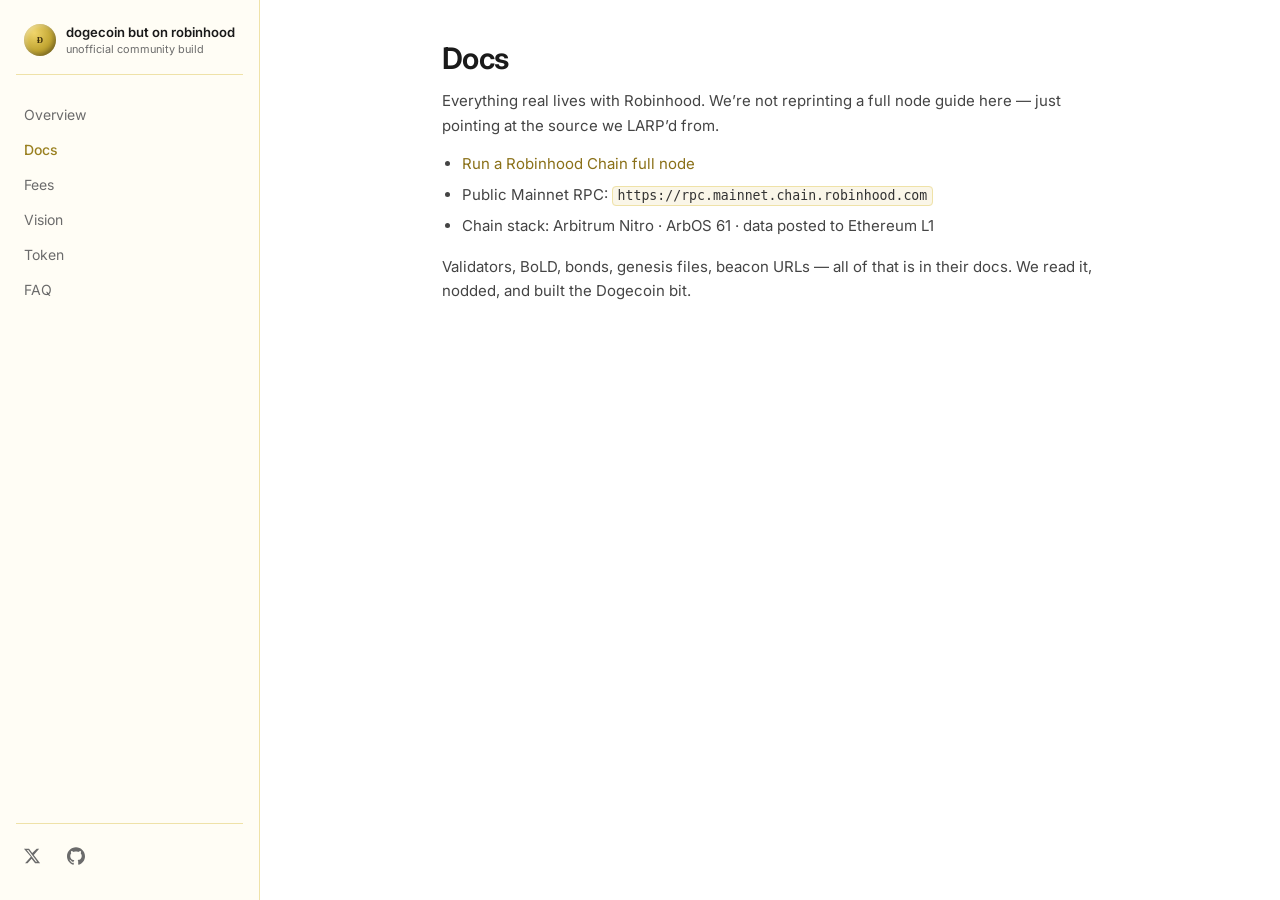
==== docs.html @ 8b4d665e "feat: add docs page" ====
<!DOCTYPE html>
<html lang="en">
<head>
  <meta charset="UTF-8" />
  <meta name="viewport" content="width=device-width, initial-scale=1.0" />
  <title>Docs — dogecoin but on robinhood</title>
  <meta name="description" content="dogecoin but on robinhood. Unofficial community build." />
  <link rel="preconnect" href="https://fonts.googleapis.com" />
  <link rel="preconnect" href="https://fonts.gstatic.com" crossorigin />
  <link href="https://fonts.googleapis.com/css2?family=Inter:wght@400;500;600;700&display=swap" rel="stylesheet" />
  <link rel="icon" href="favicon.ico" sizes="any" />
  <link rel="icon" type="image/png" href="favicon-32.png" sizes="32x32" />
  <link rel="apple-touch-icon" href="apple-touch-icon.png" />
  <link rel="stylesheet" href="styles.css" />
</head>
<body>
  <div class="mobile-bar">
    <a class="mobile-brand" href="index.html">
      <img src="dogecoin.png" alt="Dogecoin" width="28" height="28"
           onerror="this.style.display='none'; this.nextElementSibling.style.display='inline-block';" />
      <span class="logo-mark" style="display:none;width:28px;height:28px;" aria-hidden="true"></span>
      dogecoin but on robinhood
    </a>
    <button class="menu-btn" type="button" id="menuToggle" aria-label="Open menu">Menu</button>
  </div>
  <div class="sidebar-backdrop" id="sidebarBackdrop"></div>

  <div class="layout">
    <aside class="sidebar" id="sidebar" aria-label="Site navigation">
      <a class="sidebar-logo" href="index.html">
        <img src="dogecoin.png" alt="Dogecoin logo" width="36" height="36"
             onerror="this.style.display='none'; this.nextElementSibling.style.display='inline-block';" />
        <span class="logo-mark" style="display:none;" aria-hidden="true"></span>
        <span class="brand-text">
          <span class="brand-name">dogecoin but on robinhood</span>
          <span class="brand-sub">unofficial community build</span>
        </span>
      </a>

      <div class="nav-group">
        <a class="nav-item" href="index.html">Overview</a>
        <a class="nav-item active" href="docs.html">Docs</a>
        <a class="nav-item" href="fees.html">Fees</a>
        <a class="nav-item" href="vision.html">Vision</a>
        <a class="nav-item" href="token.html">Token</a>
        <a class="nav-item" href="faq.html">FAQ</a>
      </div>

      <div class="sidebar-social">
        <a class="social-link" href="https://x.com/DogeCoinHood_" target="_blank" rel="noopener noreferrer" title="X / Twitter" aria-label="X">
          <svg viewBox="0 0 24 24" aria-hidden="true"><path d="M18.244 2.25h3.308l-7.227 8.26 8.502 11.24H16.17l-4.714-6.231-5.401 6.231H2.744l7.727-8.835L1.254 2.25H8.08l4.253 5.622L18.244 2.25zm-1.161 17.52h1.833L7.084 4.126H5.117L17.083 19.77z"/></svg>
        </a>
        <a class="social-link" href="https://github.com/0xiglo/dogecoin-on-robinhood" target="_blank" rel="noopener noreferrer" title="GitHub" aria-label="GitHub">
          <svg viewBox="0 0 24 24" aria-hidden="true"><path d="M12 .297c-6.63 0-12 5.373-12 12 0 5.303 3.438 9.8 8.205 11.385.6.113.82-.258.82-.577 0-.285-.01-1.04-.015-2.04-3.338.724-4.042-1.61-4.042-1.61-.546-1.385-1.335-1.69-1.335-1.69-1.09-.744.083-.729.083-.729 1.205.084 1.84 1.236 1.84 1.236 1.07 1.835 2.809 1.305 3.495.998.108-.776.417-1.305.76-1.605-2.665-.3-5.466-1.332-5.466-5.93 0-1.31.465-2.38 1.235-3.22-.135-.303-.54-1.523.105-3.176 0 0 1.005-.322 3.3 1.23.96-.267 1.98-.399 3-.405 1.02.006 2.04.138 3 .405 2.28-1.552 3.285-1.23 3.285-1.23.645 1.653.24 2.873.12 3.176.765.84 1.23 1.91 1.23 3.22 0 4.61-2.805 5.625-5.475 5.92.42.36.81 1.096.81 2.22 0 1.606-.015 2.896-.015 3.286 0 .315.21.69.825.57C20.565 22.092 24 17.592 24 12.297c0-6.627-5.373-12-12-12"/></svg>
        </a>
      </div>
    </aside>

    <main class="main">
      <article class="content">

        <h1 class="page-title">Docs</h1>
        <p>
          Everything real lives with Robinhood. We’re not reprinting a full node guide here —
          just pointing at the source we LARP’d from.
        </p>
        <ul>
          <li>
            <a href="https://docs.robinhood.com/chain/run-a-full-node" target="_blank" rel="noopener noreferrer">
              Run a Robinhood Chain full node
            </a>
          </li>
          <li>Public Mainnet RPC: <code>https://rpc.mainnet.chain.robinhood.com</code></li>
          <li>Chain stack: Arbitrum Nitro · ArbOS 61 · data posted to Ethereum L1</li>
        </ul>
        <p>
          Validators, BoLD, bonds, genesis files, beacon URLs — all of that is in their docs.
          We read it, nodded, and built the Dogecoin bit.
        </p>
</article>
    </main>
  </div>

  <div id="confetti" aria-hidden="true"></div>
  <script src="app.js"></script>
</body>
</html>
---- styles.css ----
:root {
      --bg: #ffffff;
      --bg-sidebar: #fffdf5;
      --bg-elevated: #fff9e6;
      --border: #efe2a8;
      --text: #1a1a1a;
      --text-muted: #6b6b6b;
      --accent: #c2a633;
      --accent-dark: #9a8020;
      --accent-soft: #fff3c4;
      --link: #8a7018;
      --code-bg: #faf6e8;
      --sidebar-w: 260px;
      --top-h: 56px;
    }

    * { box-sizing: border-box; margin: 0; padding: 0; }

    html { scroll-behavior: smooth; scroll-padding-top: 72px; }

    body {
      font-family: Inter, system-ui, -apple-system, Segoe UI, Roboto, sans-serif;
      background: var(--bg);
      color: var(--text);
      line-height: 1.65;
      font-size: 15px;
    }

    a { color: var(--link); text-decoration: none; }
    a:hover { text-decoration: underline; }

    code, .inline-code {
      font-family: ui-monospace, SFMono-Regular, Menlo, Consolas, monospace;
      font-size: 0.88em;
      background: var(--code-bg);
      border: 1px solid var(--border);
      border-radius: 4px;
      padding: 0.1em 0.35em;
      color: #333;
    }

    .layout {
      display: grid;
      grid-template-columns: var(--sidebar-w) 1fr;
      min-height: 100vh;
    }

    .sidebar {
      position: sticky;
      top: 0;
      height: 100vh;
      overflow-y: auto;
      background: var(--bg-sidebar);
      border-right: 1px solid var(--border);
      padding: 20px 16px 28px;
      display: flex;
      flex-direction: column;
      gap: 4px;
    }

    .sidebar-logo {
      display: flex;
      align-items: center;
      gap: 10px;
      padding: 4px 8px 18px;
      border-bottom: 1px solid var(--border);
      margin-bottom: 10px;
      text-decoration: none;
      color: var(--text);
    }
    .sidebar-logo:hover { text-decoration: none; }
    .sidebar-logo img,
    .sidebar-logo .logo-mark {
      width: 32px;
      height: 32px;
      flex-shrink: 0;
    }
    .sidebar-logo .brand-text {
      display: flex;
      flex-direction: column;
      line-height: 1.2;
    }
    .sidebar-logo .brand-name {
      font-weight: 600;
      font-size: 0.82rem;
      line-height: 1.25;
    }
    .sidebar-logo .brand-sub {
      font-size: 0.68rem;
      color: var(--text-muted);
      font-weight: 400;
      margin-top: 2px;
    }

    .nav-group { margin-top: 8px; }
    .nav-group-title {
      font-size: 0.7rem;
      font-weight: 500;
      letter-spacing: 0.03em;
      text-transform: uppercase;
      color: var(--text-muted);
      padding: 10px 8px 4px;
    }

    .nav-item {
      display: block;
      width: 100%;
      text-align: left;
      padding: 6px 8px;
      border-radius: 4px;
      border: none;
      background: transparent;
      color: var(--text-muted);
      font: inherit;
      font-size: 0.875rem;
      font-weight: 400;
      cursor: pointer;
      text-decoration: none;
    }
    .nav-item:hover {
      color: var(--text);
      background: transparent;
      text-decoration: none;
    }
    .nav-item.active {
      color: var(--accent-dark);
      font-weight: 500;
      background: transparent;
    }

    .sidebar-cta {
      margin-top: auto;
      padding-top: 16px;
      border-top: 1px solid var(--border);
      display: flex;
      flex-direction: column;
      gap: 6px;
    }

    /* Minimal text-style buttons */
    .btn {
      display: inline-flex;
      align-items: center;
      justify-content: flex-start;
      gap: 6px;
      padding: 6px 8px;
      border-radius: 0;
      font-weight: 400;
      font-size: 0.875rem;
      border: none;
      border-bottom: 1px solid transparent;
      cursor: pointer;
      text-decoration: none;
      font-family: inherit;
      color: var(--text);
      background: transparent;
      width: 100%;
    }
    .btn:hover {
      text-decoration: none;
      color: var(--accent-dark);
      border-bottom-color: var(--accent);
    }
    .btn-primary {
      background: transparent;
      border: none;
      border-bottom: 1px solid var(--accent);
      color: var(--accent-dark);
      font-weight: 500;
      padding: 6px 0;
    }
    .btn-primary:hover {
      color: var(--text);
      border-bottom-color: var(--text);
      filter: none;
    }
    .btn-green {
      background: transparent;
      border: none;
      border-bottom: 1px solid transparent;
      color: var(--text-muted);
    }
    .btn-green:hover {
      color: var(--accent-dark);
      border-bottom-color: var(--accent);
    }

    .cta-row .btn {
      width: auto;
      padding: 4px 0;
      margin-right: 20px;
    }

    .mobile-bar {
      display: none;
      position: sticky;
      top: 0;
      z-index: 40;
      height: var(--top-h);
      background: var(--bg);
      border-bottom: 1px solid var(--border);
      align-items: center;
      justify-content: space-between;
      padding: 0 14px;
    }
    .mobile-bar .menu-btn {
      background: transparent;
      border: none;
      border-bottom: 1px solid var(--border);
      color: var(--text);
      border-radius: 0;
      padding: 4px 0;
      font: inherit;
      font-weight: 400;
      font-size: 0.875rem;
      cursor: pointer;
    }
    .mobile-brand {
      display: flex;
      align-items: center;
      gap: 8px;
      font-weight: 600;
      font-size: 0.8rem;
      color: var(--text);
      text-decoration: none;
      max-width: calc(100% - 80px);
      overflow: hidden;
      text-overflow: ellipsis;
      white-space: nowrap;
    }
    .mobile-brand img, .mobile-brand .logo-mark { width: 28px; height: 28px; }

    .sidebar-backdrop {
      display: none;
      position: fixed;
      inset: 0;
      background: rgba(0,0,0,0.25);
      z-index: 45;
    }

    .main {
      min-width: 0;
      display: flex;
      justify-content: center;
      background: var(--bg);
    }

    .content {
      width: min(720px, 100%);
      padding: 40px 32px 80px;
    }

    .content h1 {
      font-size: 1.85rem;
      font-weight: 650;
      letter-spacing: -0.02em;
      line-height: 1.25;
      margin-bottom: 12px;
      color: var(--text);
    }
    .content h2 {
      font-size: 1.25rem;
      font-weight: 600;
      margin: 48px 0 14px;
      padding-top: 8px;
      border-top: 1px solid var(--border);
      scroll-margin-top: 24px;
      color: var(--text);
    }
    .content h2:first-of-type { border-top: none; margin-top: 36px; }
    .content h3 {
      font-size: 1rem;
      font-weight: 600;
      margin: 28px 0 10px;
      color: var(--text);
    }
    .content p { margin: 0 0 14px; color: #444; }
    .content ul { margin: 0 0 16px 1.25rem; color: #444; }
    .content li { margin-bottom: 6px; }
    .lede { font-size: 1.02rem; color: var(--text-muted); margin-bottom: 20px; }

    .hero-logo {
      display: flex;
      align-items: center;
      gap: 16px;
      margin-bottom: 20px;
    }
    .hero-logo img,
    .hero-logo .logo-mark {
      width: 64px;
      height: 64px;
    }
    .tagline {
      color: var(--accent-dark);
      font-weight: 500;
      font-size: 0.9rem;
      margin-bottom: 8px;
    }

    .callout {
      background: var(--bg-elevated);
      border: none;
      border-left: 2px solid var(--accent);
      border-radius: 0;
      padding: 12px 14px;
      margin: 18px 0;
      color: #444;
    }
    .callout.green { border-left-color: var(--accent-dark); }
    .callout.muted { border-left-color: #ccc; background: #fafafa; }

    .tweet-card {
      background: transparent;
      border: none;
      border-bottom: 1px solid var(--border);
      border-radius: 0;
      padding: 14px 0;
      margin: 0;
    }
    .tweet-card:last-of-type { border-bottom: none; }
    .tweet-card .who {
      display: flex;
      align-items: center;
      gap: 10px;
      margin-bottom: 8px;
    }
    .tweet-card .avatar {
      width: 32px; height: 32px;
      border-radius: 50%;
      background: var(--accent);
      display: grid; place-items: center;
      font-weight: 600; font-size: 0.75rem; color: #fff;
    }
    .tweet-card .handle { color: var(--text-muted); font-size: 0.8rem; }
    .tweet-card p { margin: 0; color: #444; }

    table {
      width: 100%;
      border-collapse: collapse;
      margin: 16px 0 20px;
      font-size: 0.9rem;
    }
    th, td {
      border: 1px solid var(--border);
      padding: 10px 12px;
      text-align: left;
    }
    th { background: var(--bg-elevated); color: var(--text); font-weight: 600; }
    td { color: #444; }

    .code-block {
      position: relative;
      margin: 14px 0 20px;
      border: 1px solid var(--border);
      border-radius: 4px;
      overflow: hidden;
      background: var(--code-bg);
    }
    .code-block pre {
      margin: 0;
      padding: 14px 14px 16px;
      overflow-x: auto;
      font-size: 0.8rem;
      line-height: 1.55;
    }
    .code-block pre code {
      background: none;
      border: none;
      padding: 0;
      font-size: inherit;
      color: #24292e;
    }
    .copy-btn {
      position: absolute;
      top: 8px;
      right: 8px;
      background: transparent;
      border: none;
      border-bottom: 1px solid var(--border);
      color: var(--text-muted);
      border-radius: 0;
      padding: 2px 0;
      font-size: 0.72rem;
      font-weight: 400;
      cursor: pointer;
      font-family: inherit;
    }
    .copy-btn:hover { color: var(--accent-dark); border-bottom-color: var(--accent); }

    .stats {
      display: grid;
      grid-template-columns: repeat(3, 1fr);
      gap: 0;
      margin: 18px 0;
      border-top: 1px solid var(--border);
      border-bottom: 1px solid var(--border);
    }
    .stat {
      background: transparent;
      border: none;
      border-right: 1px solid var(--border);
      border-radius: 0;
      padding: 14px 12px;
    }
    .stat:last-child { border-right: none; }
    .stat .label { font-size: 0.72rem; color: var(--text-muted); text-transform: uppercase; letter-spacing: 0.04em; font-weight: 500; }
    .stat .value { font-size: 1.35rem; font-weight: 600; color: var(--accent-dark); margin-top: 4px; font-variant-numeric: tabular-nums; }

    .token-card {
      display: grid;
      grid-template-columns: auto 1fr;
      gap: 14px;
      align-items: center;
      background: var(--bg-elevated);
      border: 1px solid var(--border);
      border-radius: 4px;
      padding: 16px;
      margin: 16px 0;
    }
    .token-card img, .token-card .logo-mark { width: 48px; height: 48px; }
    .token-card h3 { margin: 0 0 4px; font-size: 1.05rem; font-weight: 600; }
    .token-card p { margin: 0; font-size: 0.88rem; color: #555; }

    .sync-bar {
      margin: 16px 0 8px;
      background: #f0ebe0;
      border-radius: 2px;
      height: 6px;
      overflow: hidden;
      border: none;
    }
    .sync-bar > span {
      display: block;
      height: 100%;
      width: 0%;
      background: var(--accent);
      transition: width 0.05s linear;
    }
    .sync-status {
      font-size: 0.82rem;
      color: var(--text-muted);
      font-family: ui-monospace, SFMono-Regular, Menlo, Consolas, monospace;
    }
    .sync-status.synced { color: var(--accent-dark); }

    .faq details {
      border: none;
      border-bottom: 1px solid var(--border);
      border-radius: 0;
      background: transparent;
      margin-bottom: 0;
      padding: 12px 0;
    }
    .faq summary {
      cursor: pointer;
      font-weight: 500;
      color: var(--text);
    }
    .faq details p { margin: 10px 0 0; }

    .disclaimer {
      margin-top: 48px;
      padding-top: 20px;
      border-top: 1px solid var(--border);
      font-size: 0.78rem;
      color: var(--text-muted);
    }

    .cta-row {
      display: flex;
      flex-wrap: wrap;
      gap: 0;
      margin: 20px 0;
    }

    /* Dogecoin logo mark (official-style gold coin with Ð) */
    .logo-mark {
      display: inline-block;
      border-radius: 50%;
      background: radial-gradient(circle at 32% 28%, #f0d56a, #c2a633 55%, #8a7420 100%);
      box-shadow: inset -2px -2px 4px rgba(0,0,0,0.25), inset 2px 2px 4px rgba(255,255,255,0.35);
      position: relative;
    }
    .logo-mark::after {
      content: "Ð";
      position: absolute;
      inset: 0;
      display: grid;
      place-items: center;
      font-weight: 800;
      color: #3d2e0a;
      font-family: Georgia, "Times New Roman", serif;
      font-size: 58%;
      line-height: 1;
    }

    #confetti {
      position: fixed;
      inset: 0;
      pointer-events: none;
      z-index: 100;
      overflow: hidden;
    }
    .confetti-piece {
      position: absolute;
      top: -20px;
      width: 18px; height: 18px;
      border-radius: 50%;
      background: radial-gradient(circle at 30% 30%, #f0d56a, #c2a633);
      animation: fall 1.6s ease-in forwards;
      font-size: 11px;
      font-weight: 800;
      color: #3d2e0a;
      display: grid; place-items: center;
      font-family: Georgia, serif;
    }
    @keyframes fall {
      to { transform: translateY(110vh) rotate(540deg); opacity: 0; }
    }

    @media (prefers-reduced-motion: reduce) {
      html { scroll-behavior: auto; }
      .confetti-piece { display: none; }
      .sync-bar > span { transition: none; }
    }

    @media (max-width: 900px) {
      .layout { grid-template-columns: 1fr; }
      .sidebar {
        position: fixed;
        left: 0; top: 0;
        z-index: 50;
        width: min(300px, 86vw);
        transform: translateX(-105%);
        transition: transform 0.2s ease;
      }
      .sidebar.open { transform: translateX(0); }
      .sidebar-backdrop.open { display: block; }
      .mobile-bar { display: flex; }
      .content { padding: 24px 18px 64px; }
      .stats { grid-template-columns: 1fr; }
    }


.sidebar-social {
  margin-top: auto;
  padding-top: 16px;
  border-top: 1px solid var(--border);
  display: flex;
  gap: 12px;
  align-items: center;
}
.social-link {
  display: inline-flex;
  align-items: center;
  justify-content: center;
  width: 32px;
  height: 32px;
  color: var(--text-muted);
  border: none;
  background: transparent;
  cursor: pointer;
  text-decoration: none;
  border-radius: 4px;
  padding: 0;
}
.social-link:hover {
  color: var(--accent-dark);
  text-decoration: none;
}
.social-link svg { width: 18px; height: 18px; fill: currentColor; }
.social-link.disabled {
  opacity: 0.45;
  cursor: not-allowed;
}
.social-link.disabled:hover { color: var(--text-muted); }
.content > h1.page-title {
  font-size: 1.85rem;
  font-weight: 650;
  letter-spacing: -0.02em;
  line-height: 1.25;
  margin-bottom: 12px;
}


.tweet-shot {
  margin: 20px 0 24px;
  max-width: 100%;
}
.tweet-shot img {
  display: block;
  width: 100%;
  max-width: 100%;
  height: auto;
  border: 1px solid var(--border);
  border-radius: 4px;
  background: #fff;
}
.tweet-shot figcaption {
  margin-top: 8px;
  font-size: 0.82rem;
  color: var(--text-muted);
}
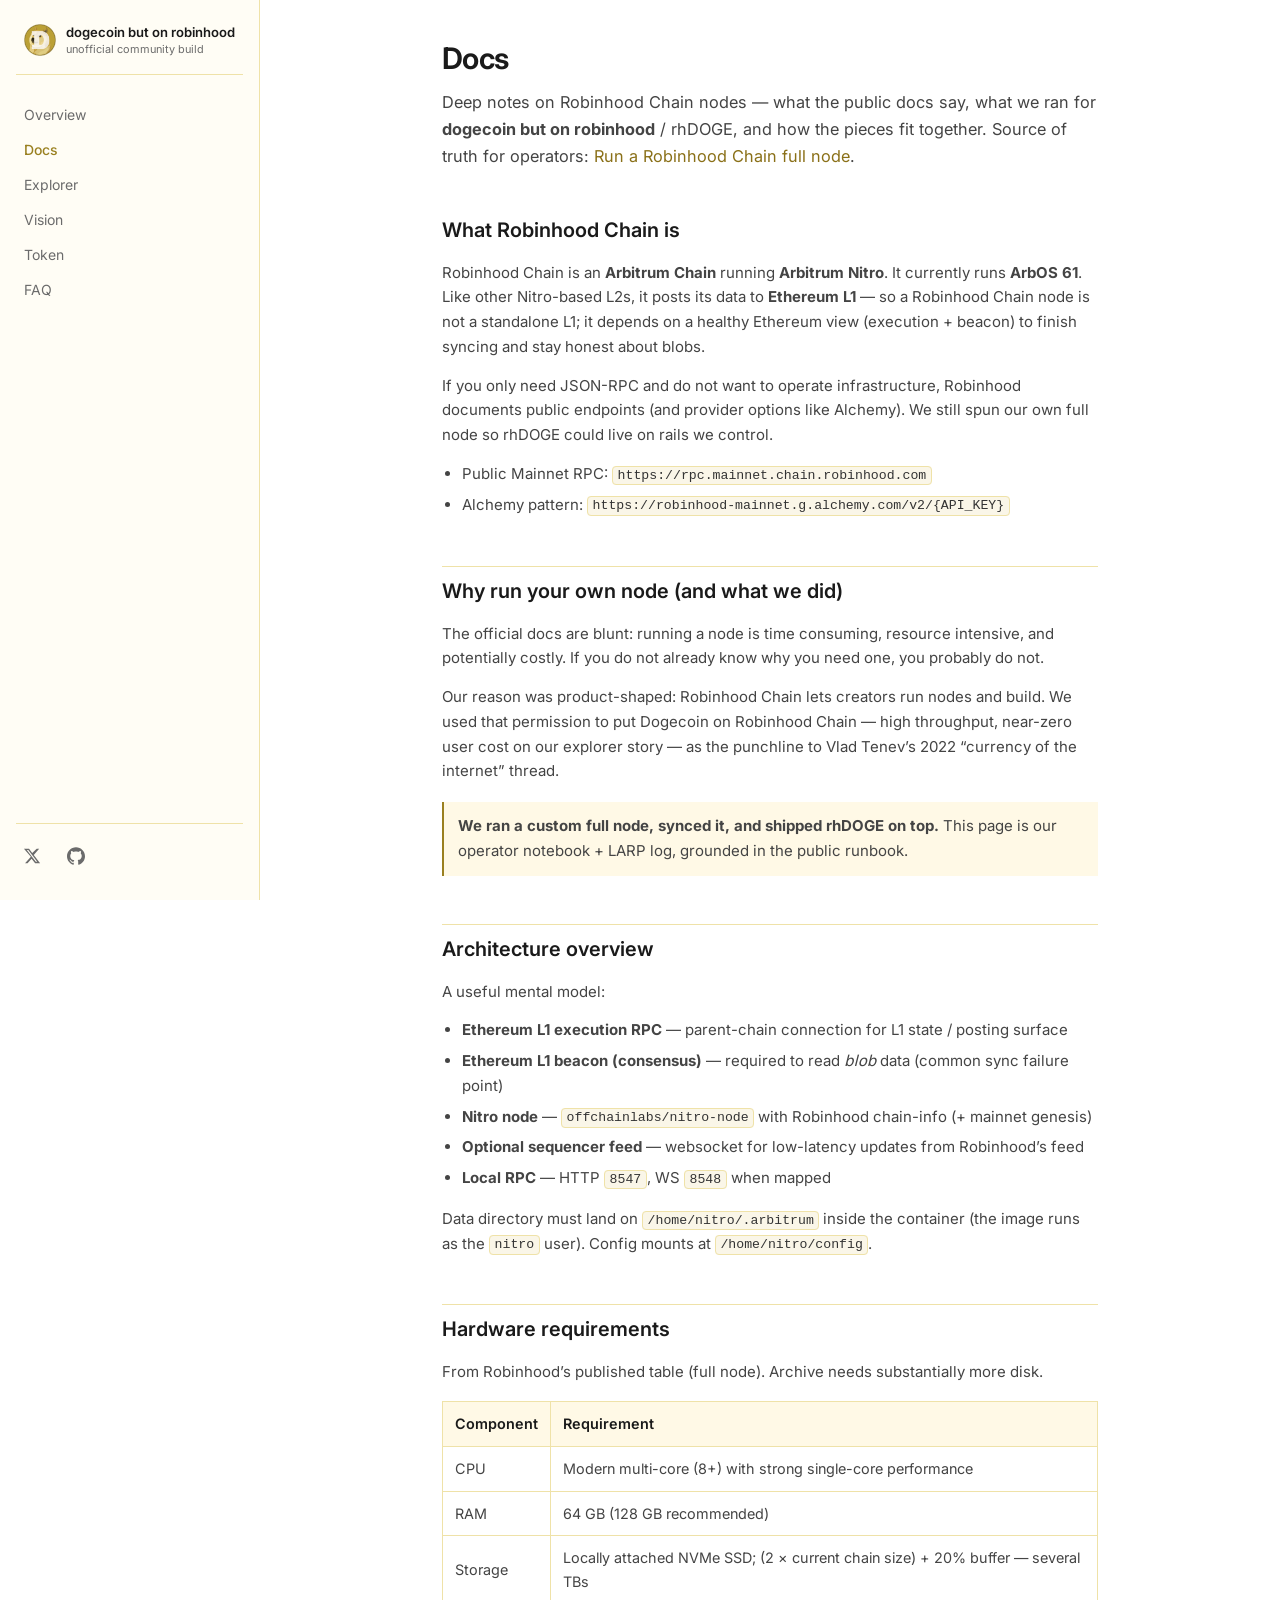
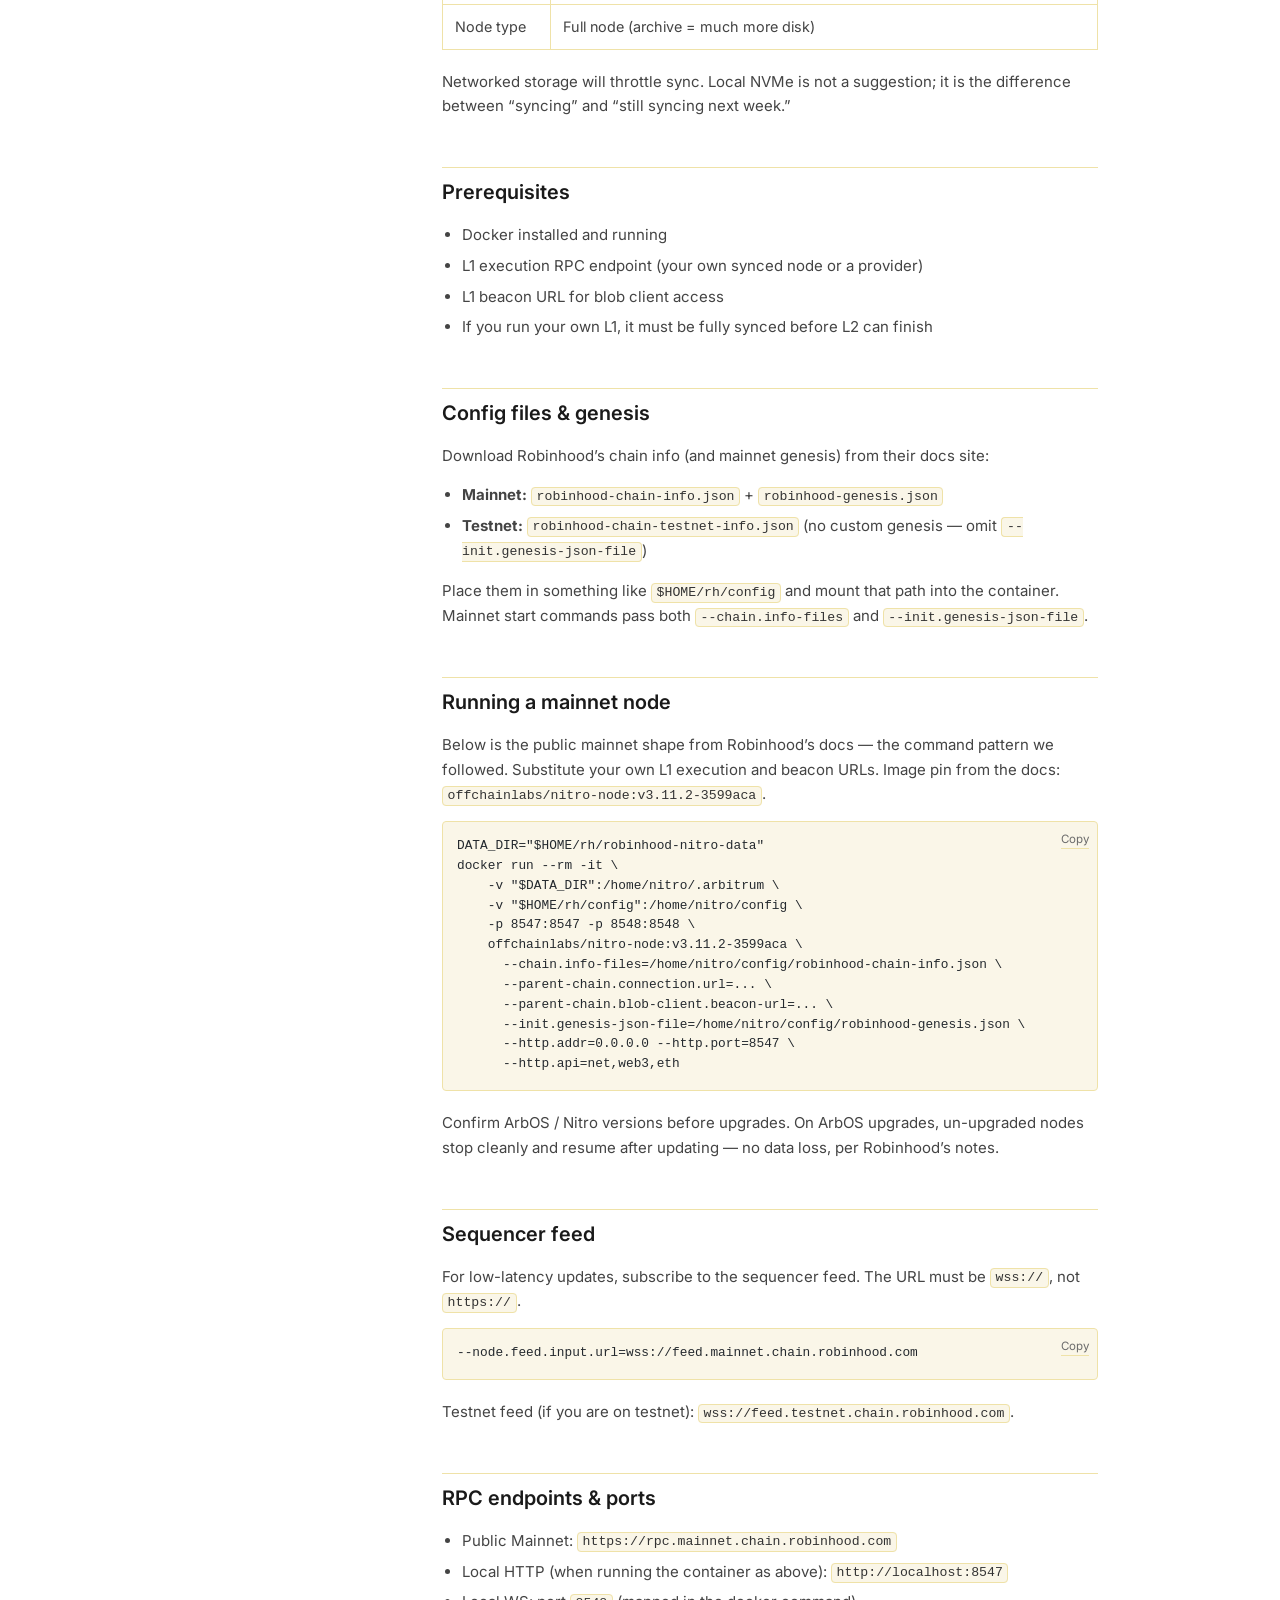
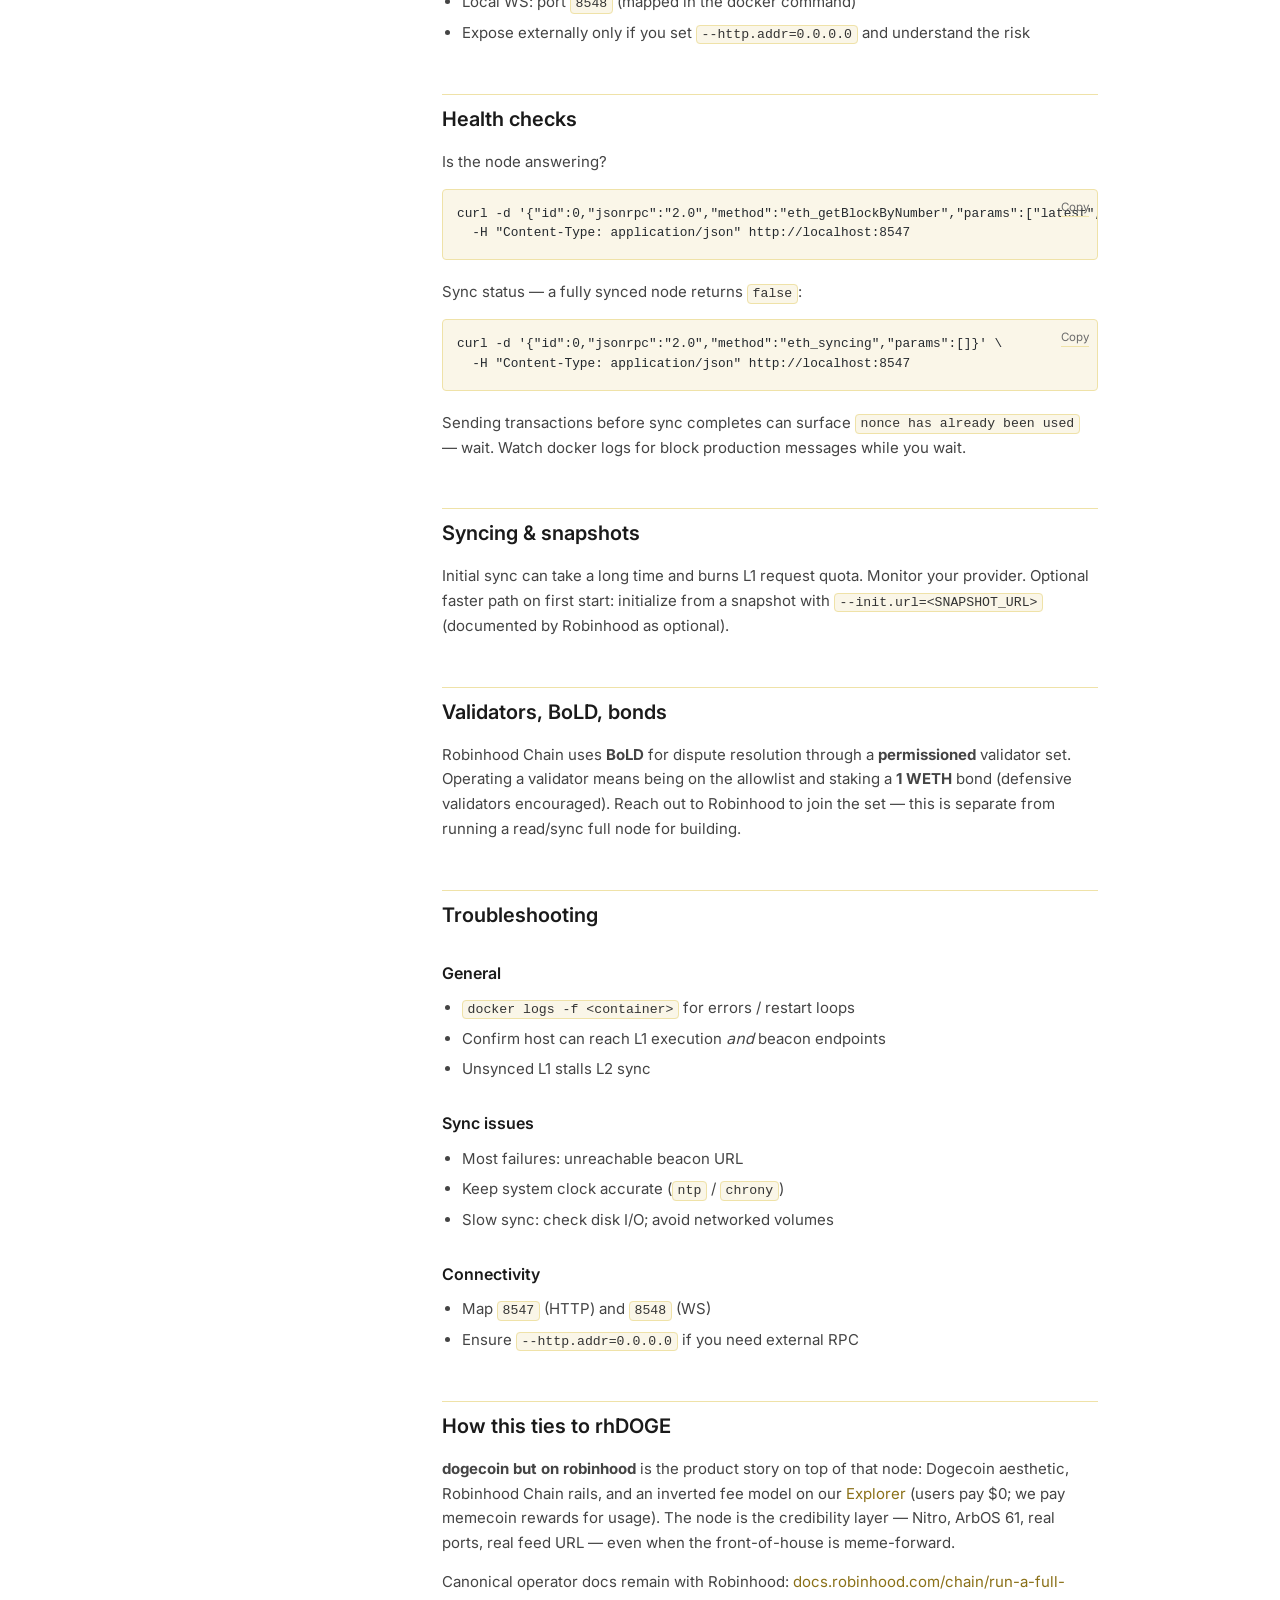
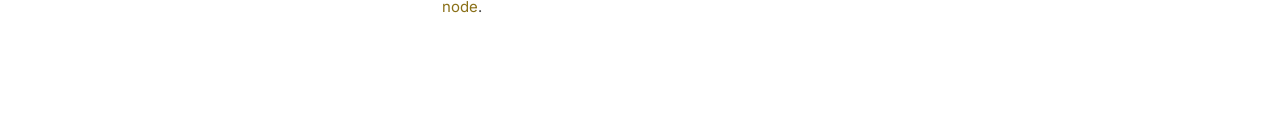
==== commit 8abce777: "feat: expand docs and add inverted-fee explorer Co-authored-by: Cursor <cursoragent@cursor.com>" ====
--- a/docs.html
+++ b/docs.html
@@ -40,7 +40,7 @@
       <div class="nav-group">
         <a class="nav-item" href="index.html">Overview</a>
         <a class="nav-item active" href="docs.html">Docs</a>
-        <a class="nav-item" href="fees.html">Fees</a>
+        <a class="nav-item" href="explorer.html">Explorer</a>
         <a class="nav-item" href="vision.html">Vision</a>
         <a class="nav-item" href="token.html">Token</a>
         <a class="nav-item" href="faq.html">FAQ</a>
@@ -60,24 +60,205 @@
       <article class="content">
 
         <h1 class="page-title">Docs</h1>
-        <p>
-          Everything real lives with Robinhood. We’re not reprinting a full node guide here —
-          just pointing at the source we LARP’d from.
-        </p>
-        <ul>
-          <li>
-            <a href="https://docs.robinhood.com/chain/run-a-full-node" target="_blank" rel="noopener noreferrer">
-              Run a Robinhood Chain full node
-            </a>
-          </li>
+        <p class="lede">
+          Deep notes on Robinhood Chain nodes — what the public docs say, what we ran for
+          <strong>dogecoin but on robinhood</strong> / rhDOGE, and how the pieces fit together.
+          Source of truth for operators:
+          <a href="https://docs.robinhood.com/chain/run-a-full-node" target="_blank" rel="noopener noreferrer">Run a Robinhood Chain full node</a>.
+        </p>
+
+        <h2 id="what-is-rhc">What Robinhood Chain is</h2>
+        <p>
+          Robinhood Chain is an <strong>Arbitrum Chain</strong> running <strong>Arbitrum Nitro</strong>.
+          It currently runs <strong>ArbOS 61</strong>. Like other Nitro-based L2s, it posts its data to
+          <strong>Ethereum L1</strong> — so a Robinhood Chain node is not a standalone L1; it depends on
+          a healthy Ethereum view (execution + beacon) to finish syncing and stay honest about blobs.
+        </p>
+        <p>
+          If you only need JSON-RPC and do not want to operate infrastructure, Robinhood documents public endpoints
+          (and provider options like Alchemy). We still spun our own full node so rhDOGE could live on rails we control.
+        </p>
+        <ul>
           <li>Public Mainnet RPC: <code>https://rpc.mainnet.chain.robinhood.com</code></li>
-          <li>Chain stack: Arbitrum Nitro · ArbOS 61 · data posted to Ethereum L1</li>
-        </ul>
-        <p>
-          Validators, BoLD, bonds, genesis files, beacon URLs — all of that is in their docs.
-          We read it, nodded, and built the Dogecoin bit.
-        </p>
-</article>
+          <li>Alchemy pattern: <code>https://robinhood-mainnet.g.alchemy.com/v2/{API_KEY}</code></li>
+        </ul>
+
+        <h2 id="why-a-node">Why run your own node (and what we did)</h2>
+        <p>
+          The official docs are blunt: running a node is time consuming, resource intensive, and potentially costly.
+          If you do not already know why you need one, you probably do not.
+        </p>
+        <p>
+          Our reason was product-shaped: Robinhood Chain lets creators run nodes and build.
+          We used that permission to put Dogecoin on Robinhood Chain — high throughput, near-zero user cost on our explorer story —
+          as the punchline to Vlad Tenev’s 2022 “currency of the internet” thread.
+        </p>
+        <div class="callout green">
+          <strong>We ran a custom full node, synced it, and shipped rhDOGE on top.</strong>
+          This page is our operator notebook + LARP log, grounded in the public runbook.
+        </div>
+
+        <h2 id="architecture">Architecture overview</h2>
+        <p>A useful mental model:</p>
+        <ul>
+          <li><strong>Ethereum L1 execution RPC</strong> — parent-chain connection for L1 state / posting surface</li>
+          <li><strong>Ethereum L1 beacon (consensus)</strong> — required to read <em>blob</em> data (common sync failure point)</li>
+          <li><strong>Nitro node</strong> — <code>offchainlabs/nitro-node</code> with Robinhood chain-info (+ mainnet genesis)</li>
+          <li><strong>Optional sequencer feed</strong> — websocket for low-latency updates from Robinhood’s feed</li>
+          <li><strong>Local RPC</strong> — HTTP <code>8547</code>, WS <code>8548</code> when mapped</li>
+        </ul>
+        <p>
+          Data directory must land on <code>/home/nitro/.arbitrum</code> inside the container (the image runs as the
+          <code>nitro</code> user). Config mounts at <code>/home/nitro/config</code>.
+        </p>
+
+        <h2 id="hardware">Hardware requirements</h2>
+        <p>From Robinhood’s published table (full node). Archive needs substantially more disk.</p>
+        <table>
+          <thead>
+            <tr><th>Component</th><th>Requirement</th></tr>
+          </thead>
+          <tbody>
+            <tr><td>CPU</td><td>Modern multi-core (8+) with strong single-core performance</td></tr>
+            <tr><td>RAM</td><td>64 GB (128 GB recommended)</td></tr>
+            <tr><td>Storage</td><td>Locally attached NVMe SSD; (2 × current chain size) + 20% buffer — several TBs</td></tr>
+            <tr><td>Node type</td><td>Full node (archive = much more disk)</td></tr>
+          </tbody>
+        </table>
+        <p>
+          Networked storage will throttle sync. Local NVMe is not a suggestion; it is the difference between “syncing”
+          and “still syncing next week.”
+        </p>
+
+        <h2 id="prerequisites">Prerequisites</h2>
+        <ul>
+          <li>Docker installed and running</li>
+          <li>L1 execution RPC endpoint (your own synced node or a provider)</li>
+          <li>L1 beacon URL for blob client access</li>
+          <li>If you run your own L1, it must be fully synced before L2 can finish</li>
+        </ul>
+
+        <h2 id="config">Config files &amp; genesis</h2>
+        <p>Download Robinhood’s chain info (and mainnet genesis) from their docs site:</p>
+        <ul>
+          <li><strong>Mainnet:</strong> <code>robinhood-chain-info.json</code> + <code>robinhood-genesis.json</code></li>
+          <li><strong>Testnet:</strong> <code>robinhood-chain-testnet-info.json</code> (no custom genesis — omit <code>--init.genesis-json-file</code>)</li>
+        </ul>
+        <p>
+          Place them in something like <code>$HOME/rh/config</code> and mount that path into the container.
+          Mainnet start commands pass both <code>--chain.info-files</code> and <code>--init.genesis-json-file</code>.
+        </p>
+
+        <h2 id="running-mainnet">Running a mainnet node</h2>
+        <p>
+          Below is the public mainnet shape from Robinhood’s docs — the command pattern we followed.
+          Substitute your own L1 execution and beacon URLs. Image pin from the docs:
+          <code>offchainlabs/nitro-node:v3.11.2-3599aca</code>.
+        </p>
+          <div class="code-block">
+            <button class="copy-btn" type="button" data-copy>Copy</button>
+            <pre><code class="language-bash">DATA_DIR="$HOME/rh/robinhood-nitro-data"
+docker run --rm -it \
+    -v "$DATA_DIR":/home/nitro/.arbitrum \
+    -v "$HOME/rh/config":/home/nitro/config \
+    -p 8547:8547 -p 8548:8548 \
+    offchainlabs/nitro-node:v3.11.2-3599aca \
+      --chain.info-files=/home/nitro/config/robinhood-chain-info.json \
+      --parent-chain.connection.url=... \
+      --parent-chain.blob-client.beacon-url=... \
+      --init.genesis-json-file=/home/nitro/config/robinhood-genesis.json \
+      --http.addr=0.0.0.0 --http.port=8547 \
+      --http.api=net,web3,eth</code></pre>
+          </div>
+        <p>
+          Confirm ArbOS / Nitro versions before upgrades. On ArbOS upgrades, un-upgraded nodes stop cleanly and resume
+          after updating — no data loss, per Robinhood’s notes.
+        </p>
+
+        <h2 id="feed">Sequencer feed</h2>
+        <p>
+          For low-latency updates, subscribe to the sequencer feed. The URL must be <code>wss://</code>, not <code>https://</code>.
+        </p>
+          <div class="code-block">
+            <button class="copy-btn" type="button" data-copy>Copy</button>
+            <pre><code class="language-bash">--node.feed.input.url=wss://feed.mainnet.chain.robinhood.com</code></pre>
+          </div>
+        <p>Testnet feed (if you are on testnet): <code>wss://feed.testnet.chain.robinhood.com</code>.</p>
+
+        <h2 id="rpc">RPC endpoints &amp; ports</h2>
+        <ul>
+          <li>Public Mainnet: <code>https://rpc.mainnet.chain.robinhood.com</code></li>
+          <li>Local HTTP (when running the container as above): <code>http://localhost:8547</code></li>
+          <li>Local WS: port <code>8548</code> (mapped in the docker command)</li>
+          <li>Expose externally only if you set <code>--http.addr=0.0.0.0</code> and understand the risk</li>
+        </ul>
+
+        <h2 id="health">Health checks</h2>
+        <p>Is the node answering?</p>
+          <div class="code-block">
+            <button class="copy-btn" type="button" data-copy>Copy</button>
+            <pre><code class="language-bash">curl -d '{"id":0,"jsonrpc":"2.0","method":"eth_getBlockByNumber","params":["latest",false]}' \
+  -H "Content-Type: application/json" http://localhost:8547</code></pre>
+          </div>
+        <p>Sync status — a fully synced node returns <code>false</code>:</p>
+          <div class="code-block">
+            <button class="copy-btn" type="button" data-copy>Copy</button>
+            <pre><code class="language-bash">curl -d '{"id":0,"jsonrpc":"2.0","method":"eth_syncing","params":[]}' \
+  -H "Content-Type: application/json" http://localhost:8547</code></pre>
+          </div>
+        <p>
+          Sending transactions before sync completes can surface <code>nonce has already been used</code> — wait.
+          Watch docker logs for block production messages while you wait.
+        </p>
+
+        <h2 id="syncing">Syncing &amp; snapshots</h2>
+        <p>
+          Initial sync can take a long time and burns L1 request quota. Monitor your provider.
+          Optional faster path on first start: initialize from a snapshot with
+          <code>--init.url=&lt;SNAPSHOT_URL&gt;</code> (documented by Robinhood as optional).
+        </p>
+
+        <h2 id="validators">Validators, BoLD, bonds</h2>
+        <p>
+          Robinhood Chain uses <strong>BoLD</strong> for dispute resolution through a
+          <strong>permissioned</strong> validator set. Operating a validator means being on the allowlist and staking a
+          <strong>1 WETH</strong> bond (defensive validators encouraged). Reach out to Robinhood to join the set —
+          this is separate from running a read/sync full node for building.
+        </p>
+
+        <h2 id="troubleshooting">Troubleshooting</h2>
+        <h3>General</h3>
+        <ul>
+          <li><code>docker logs -f &lt;container&gt;</code> for errors / restart loops</li>
+          <li>Confirm host can reach L1 execution <em>and</em> beacon endpoints</li>
+          <li>Unsynced L1 stalls L2 sync</li>
+        </ul>
+        <h3>Sync issues</h3>
+        <ul>
+          <li>Most failures: unreachable beacon URL</li>
+          <li>Keep system clock accurate (<code>ntp</code> / <code>chrony</code>)</li>
+          <li>Slow sync: check disk I/O; avoid networked volumes</li>
+        </ul>
+        <h3>Connectivity</h3>
+        <ul>
+          <li>Map <code>8547</code> (HTTP) and <code>8548</code> (WS)</li>
+          <li>Ensure <code>--http.addr=0.0.0.0</code> if you need external RPC</li>
+        </ul>
+
+        <h2 id="rhdoge">How this ties to rhDOGE</h2>
+        <p>
+          <strong>dogecoin but on robinhood</strong> is the product story on top of that node:
+          Dogecoin aesthetic, Robinhood Chain rails, and an inverted fee model on our
+          <a href="explorer.html">Explorer</a> (users pay $0; we pay memecoin rewards for usage).
+          The node is the credibility layer — Nitro, ArbOS 61, real ports, real feed URL —
+          even when the front-of-house is meme-forward.
+        </p>
+        <p>
+          Canonical operator docs remain with Robinhood:
+          <a href="https://docs.robinhood.com/chain/run-a-full-node" target="_blank" rel="noopener noreferrer">docs.robinhood.com/chain/run-a-full-node</a>.
+        </p>
+
+      </article>
     </main>
   </div>
 
--- a/styles.css
+++ b/styles.css
@@ -601,3 +601,49 @@
   font-size: 0.82rem;
   color: var(--text-muted);
 }
+
+
+.stats-4 { grid-template-columns: repeat(4, 1fr); }
+.stat-unit { font-size: 0.65em; color: var(--text-muted); font-weight: 500; }
+.visually-hidden {
+  position: absolute; width: 1px; height: 1px; padding: 0; margin: -1px;
+  overflow: hidden; clip: rect(0,0,0,0); border: 0;
+}
+.explorer-toolbar {
+  display: flex; flex-wrap: wrap; gap: 10px; margin: 18px 0 12px; align-items: center;
+}
+.explorer-search { flex: 1; min-width: 180px; }
+.explorer-toolbar input[type="search"],
+.explorer-toolbar select {
+  width: 100%;
+  font: inherit;
+  font-size: 0.88rem;
+  padding: 8px 10px;
+  border: 1px solid var(--border);
+  border-radius: 4px;
+  background: #fff;
+  color: var(--text);
+}
+.explorer-toolbar select { width: auto; min-width: 140px; }
+.explorer-table-wrap { overflow-x: auto; border-top: 1px solid var(--border); border-bottom: 1px solid var(--border); }
+.explorer-table { width: 100%; border-collapse: collapse; font-size: 0.82rem; margin: 0; }
+.explorer-table th, .explorer-table td {
+  border: none; border-bottom: 1px solid var(--border);
+  padding: 10px 8px; text-align: left; white-space: nowrap;
+}
+.explorer-table th { background: var(--bg-elevated); font-weight: 600; color: var(--text); }
+.explorer-table td { color: #444; font-variant-numeric: tabular-nums; }
+.explorer-table .mono { font-family: ui-monospace, SFMono-Regular, Menlo, Consolas, monospace; font-size: 0.78rem; }
+.explorer-table .fee-zero { color: var(--accent-dark); font-weight: 600; }
+.explorer-table .reward { color: var(--accent-dark); font-weight: 600; }
+.badge {
+  display: inline-block; font-size: 0.72rem; font-weight: 500;
+  padding: 2px 0; border-bottom: 1px solid var(--border); color: var(--text-muted);
+}
+.badge.rewarded { color: var(--accent-dark); border-bottom-color: var(--accent); }
+.badge.pending { color: #888; }
+.explorer-footnote { font-size: 0.8rem; color: var(--text-muted); margin-top: 14px; }
+@media (max-width: 900px) {
+  .stats-4 { grid-template-columns: repeat(2, 1fr); }
+  .stats-4 .stat:nth-child(2) { border-right: none; }
+}
